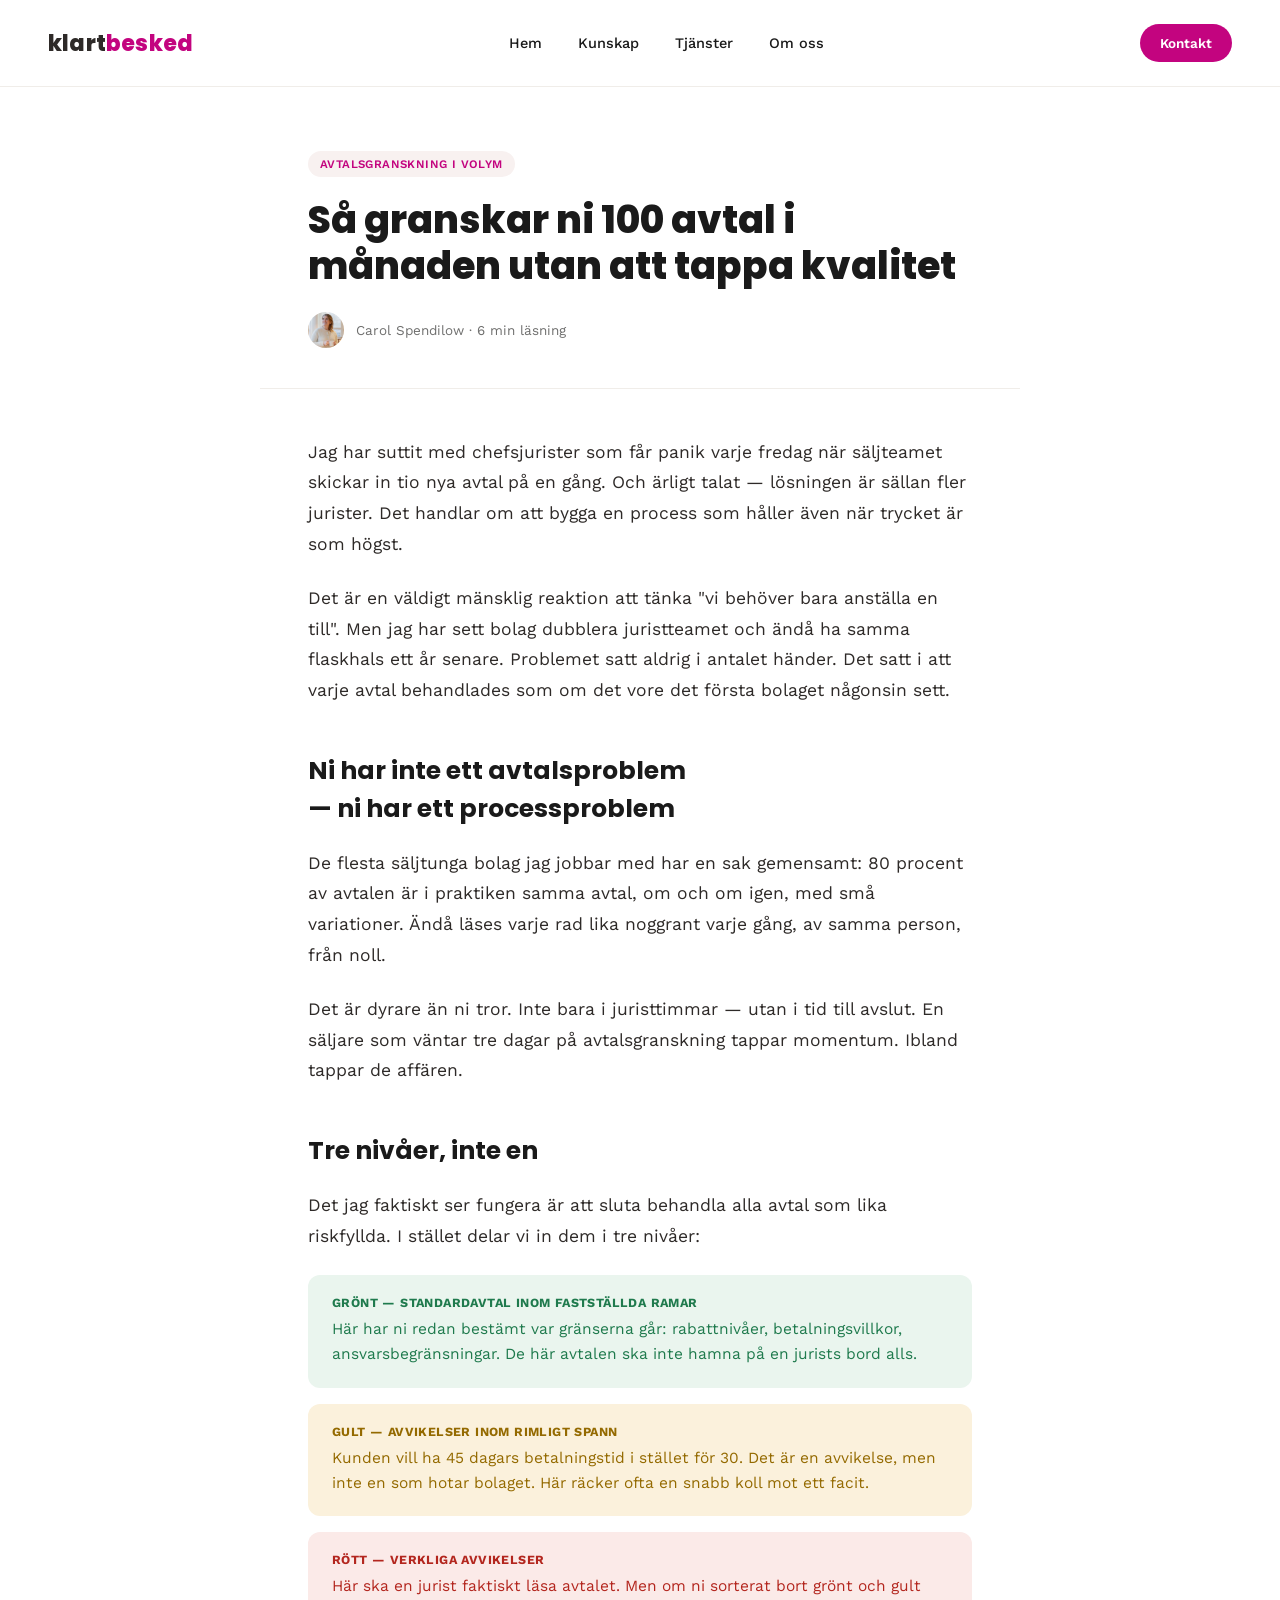
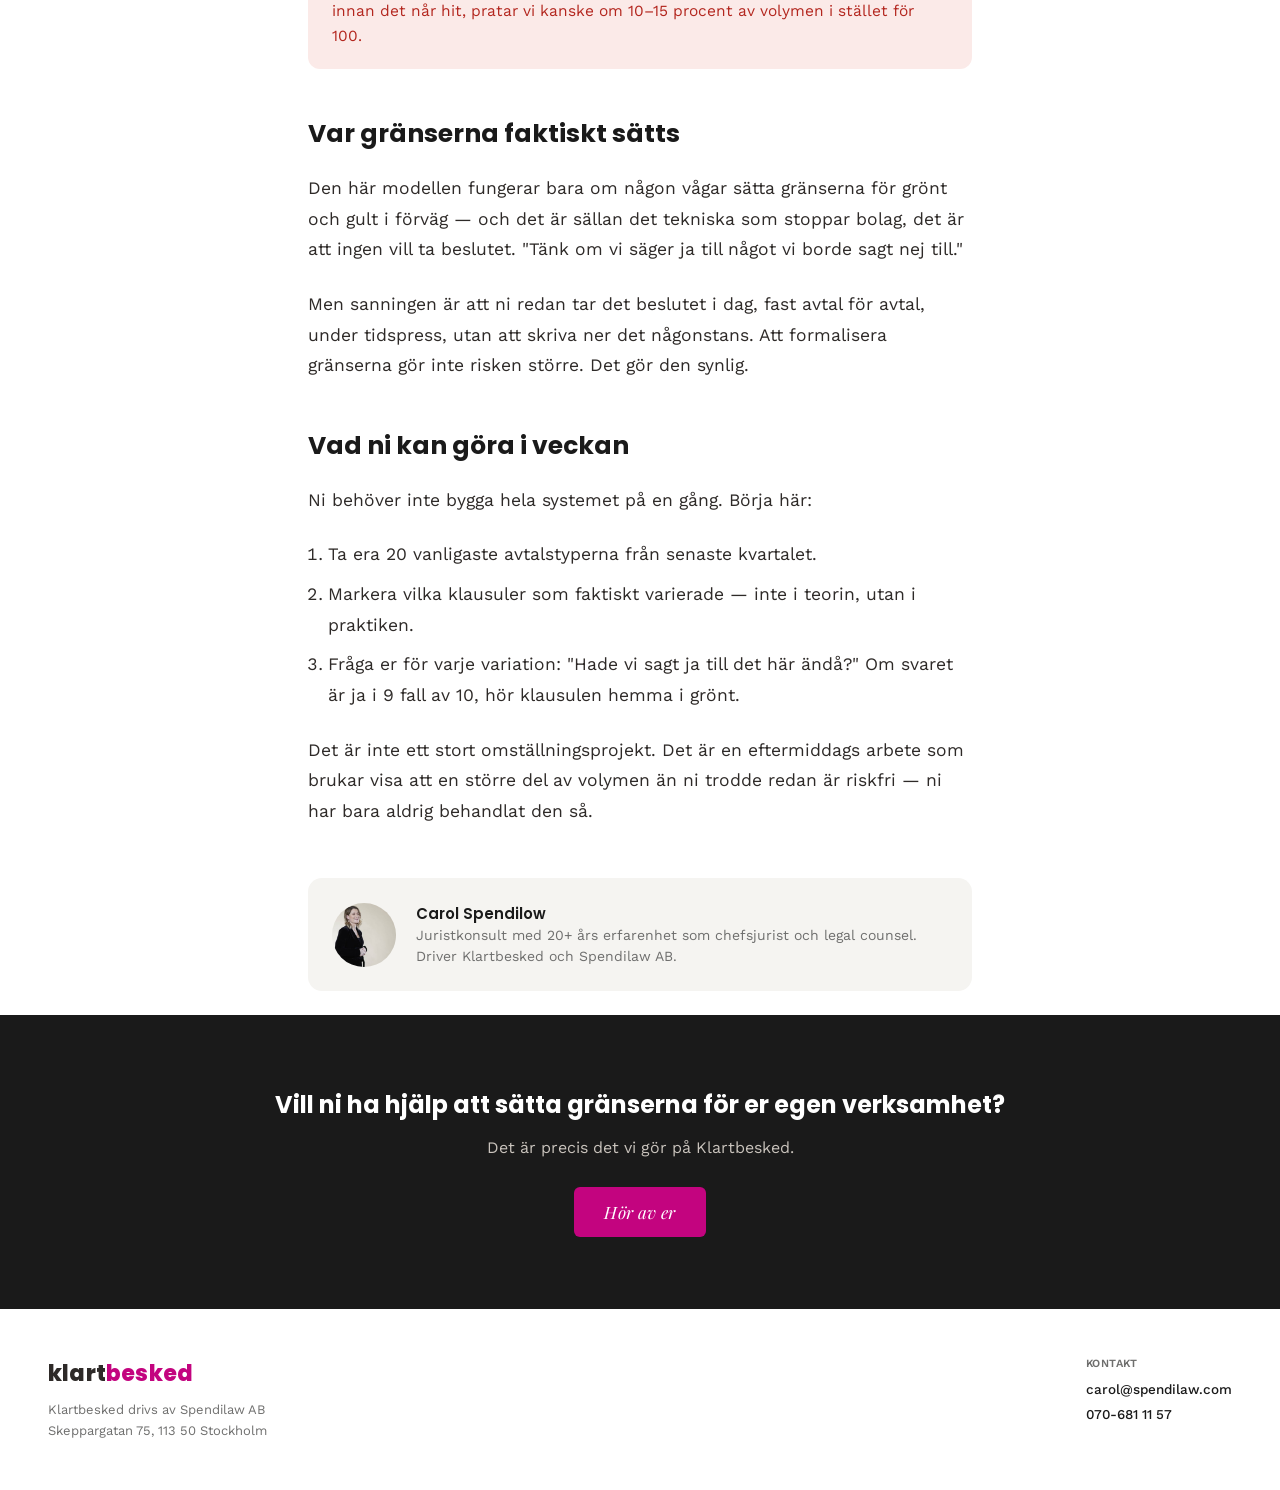
==== artikel-avtalsgranskning-i-volym.html @ 3017a584 "Initial Klartbesked site" ====
<!doctype html>
<html lang="sv">
<head>
<meta charset="utf-8">
<meta name="viewport" content="width=device-width, initial-scale=1">
<title>Så granskar ni 100 avtal i månaden utan att tappa kvalitet — Klartbesked</title>
<meta name="description" content="En praktisk modell för att hantera avtalsgranskning i hög volym utan att fler jurister blir svaret.">
<link rel="preconnect" href="https://fonts.googleapis.com">
<link href="https://fonts.googleapis.com/css2?family=Poppins:wght@600;700;800&family=Work+Sans:wght@400;500;600&family=Playfair+Display:ital,wght@0,300;1,400&display=swap" rel="stylesheet">
<link rel="stylesheet" href="styles.css">
</head>
<body>
<div class="site">

  <header class="top">
    <a class="logo" href="index.html"><span>klart</span><span class="b">besked</span></a>
    <nav class="primary">
      <a class="navlink" href="index.html">Hem</a>
      <a class="navlink" href="index.html#kunskap">Kunskap</a>
      <a class="navlink" href="index.html">Tjänster</a>
      <a class="navlink" href="index.html">Om oss</a>
    </nav>
    <a class="btn-pill" href="mailto:carol@spendilaw.com">Kontakt</a>
  </header>

  <div class="article-head">
    <span class="tag">Avtalsgranskning i volym</span>
    <h1>Så granskar ni 100 avtal i månaden utan att tappa kvalitet</h1>
    <div class="byline">
      <img src="images/carol-2.jpg" alt="Carol Spendilow" style="width:36px; height:36px; border-radius:50%; object-fit:cover; object-position:50% 15%;">
      <span>Carol Spendilow · 6 min läsning</span>
    </div>
  </div>
  <div class="rule"></div>

  <div class="prose">
    <p>Jag har suttit med chefsjurister som får panik varje fredag när säljteamet skickar in tio nya avtal på en gång. Och ärligt talat — lösningen är sällan fler jurister. Det handlar om att bygga en process som håller även när trycket är som högst.</p>
    <p>Det är en väldigt mänsklig reaktion att tänka "vi behöver bara anställa en till". Men jag har sett bolag dubblera juristteamet och ändå ha samma flaskhals ett år senare. Problemet satt aldrig i antalet händer. Det satt i att varje avtal behandlades som om det vore det första bolaget någonsin sett.</p>

    <h2>Ni har inte ett avtalsproblem — ni har ett processproblem</h2>
    <p>De flesta säljtunga bolag jag jobbar med har en sak gemensamt: 80 procent av avtalen är i praktiken samma avtal, om och om igen, med små variationer. Ändå läses varje rad lika noggrant varje gång, av samma person, från noll.</p>
    <p>Det är dyrare än ni tror. Inte bara i juristtimmar — utan i tid till avslut. En säljare som väntar tre dagar på avtalsgranskning tappar momentum. Ibland tappar de affären.</p>

    <h2>Tre nivåer, inte en</h2>
    <p>Det jag faktiskt ser fungera är att sluta behandla alla avtal som lika riskfyllda. I stället delar vi in dem i tre nivåer:</p>

    <div class="level-box" style="background:var(--green-bg); color:var(--green-text);">
      <span class="level-label">Grönt — standardavtal inom fastställda ramar</span>
      <p>Här har ni redan bestämt var gränserna går: rabattnivåer, betalningsvillkor, ansvarsbegränsningar. De här avtalen ska inte hamna på en jurists bord alls.</p>
    </div>
    <div class="level-box" style="background:var(--amber-bg); color:var(--amber-text);">
      <span class="level-label">Gult — avvikelser inom rimligt spann</span>
      <p>Kunden vill ha 45 dagars betalningstid i stället för 30. Det är en avvikelse, men inte en som hotar bolaget. Här räcker ofta en snabb koll mot ett facit.</p>
    </div>
    <div class="level-box" style="background:var(--red-bg); color:var(--red-text);">
      <span class="level-label">Rött — verkliga avvikelser</span>
      <p>Här ska en jurist faktiskt läsa avtalet. Men om ni sorterat bort grönt och gult innan det når hit, pratar vi kanske om 10–15 procent av volymen i stället för 100.</p>
    </div>

    <h2>Var gränserna faktiskt sätts</h2>
    <p>Den här modellen fungerar bara om någon vågar sätta gränserna för grönt och gult i förväg — och det är sällan det tekniska som stoppar bolag, det är att ingen vill ta beslutet. "Tänk om vi säger ja till något vi borde sagt nej till."</p>
    <p>Men sanningen är att ni redan tar det beslutet i dag, fast avtal för avtal, under tidspress, utan att skriva ner det någonstans. Att formalisera gränserna gör inte risken större. Det gör den synlig.</p>

    <h2>Vad ni kan göra i veckan</h2>
    <p>Ni behöver inte bygga hela systemet på en gång. Börja här:</p>
    <ol>
      <li>Ta era 20 vanligaste avtalstyperna från senaste kvartalet.</li>
      <li>Markera vilka klausuler som faktiskt varierade — inte i teorin, utan i praktiken.</li>
      <li>Fråga er för varje variation: "Hade vi sagt ja till det här ändå?" Om svaret är ja i 9 fall av 10, hör klausulen hemma i grönt.</li>
    </ol>
    <p>Det är inte ett stort omställningsprojekt. Det är en eftermiddags arbete som brukar visa att en större del av volymen än ni trodde redan är riskfri — ni har bara aldrig behandlat den så.</p>

    <div style="display:flex; align-items:center; gap:20px; margin-top:52px; padding:24px; background:var(--surface); border-radius:14px;">
      <img src="images/carol-3.jpg" alt="Carol Spendilow" style="width:64px; height:64px; border-radius:50%; object-fit:cover; object-position:50% 25%; flex-shrink:0;">
      <div>
        <div style="font-family:'Poppins',sans-serif; font-weight:600; font-size:15px; color:var(--ink);">Carol Spendilow</div>
        <div style="font-size:14px; color:var(--muted); line-height:1.5;">Juristkonsult med 20+ års erfarenhet som chefsjurist och legal counsel. Driver Klartbesked och Spendilaw AB.</div>
      </div>
    </div>
  </div>

  <div class="cta-band" style="margin-top:16px;">
    <h2 style="font-size:24px;">Vill ni ha hjälp att sätta gränserna för er egen verksamhet?</h2>
    <p>Det är precis det vi gör på Klartbesked.</p>
    <a class="btn-primary" href="mailto:carol@spendilaw.com">Hör av er</a>
  </div>

  <footer class="site-footer">
    <div>
      <a class="logo" href="index.html" style="margin-bottom:10px; display:inline-block;"><span>klart</span><span class="b">besked</span></a>
      <p style="font-size:13px; color:var(--muted); margin:0; line-height:1.6;">Klartbesked drivs av Spendilaw AB<br>Skeppargatan 75, 113 50 Stockholm</p>
    </div>
    <div class="foot-links">
      <span class="foot-col-label">Kontakt</span>
      <a class="navlink" href="mailto:carol@spendilaw.com" style="font-size:13.5px;">carol@spendilaw.com</a>
      <a class="navlink" href="tel:+46706811157" style="font-size:13.5px;">070-681 11 57</a>
    </div>
  </footer>
</div>
</body>
</html>
---- styles.css ----
:root{
  --ink:#1A1A1A;
  --body-text:#2E2A28;
  --muted:#6F6F6E;
  --accent:#C3047F;
  --accent-soft:#F8F1F0;
  --surface:#F5F4F1;
  --sand:#E1DFD6;
  --page-bg:#FBF8F6;
  --white:#FFFFFF;
  --dark:#1A1A1A;
  --dark-muted:#C9C3BC;
  --green-bg:#EAF5EE; --green-text:#1F7A4D;
  --amber-bg:#FBF1DC; --amber-text:#946A00;
  --red-bg:#FBEAE8; --red-text:#B3261E;
}
*{box-sizing:border-box;}
html,body{margin:0;padding:0;}
body{
  background:var(--page-bg);
  color:var(--body-text);
  font-family:'Work Sans',sans-serif;
  -webkit-font-smoothing:antialiased;
}
a{text-decoration:none;color:inherit;}
h1,h2,h3,h4{text-wrap:balance; margin:0;}
.site{max-width:1280px; margin:0 auto; background:var(--white);}

header.top{
  display:flex; align-items:center; justify-content:space-between;
  padding:24px 48px; border-bottom:1px solid #F0EDE9;
}
.logo{font-family:'Poppins',sans-serif; font-weight:800; font-size:22px; letter-spacing:0.2px;}
.logo .b{color:var(--accent);}
nav.primary{display:flex; align-items:center; gap:36px;}
.navlink{font-size:14.5px; font-weight:500; color:var(--ink);}
.navlink:hover{color:var(--accent);}
.dropdown{position:relative;}
.dropdown-panel{
  opacity:0; visibility:hidden; transform:translateY(4px);
  transition:opacity .15s ease, transform .15s ease, visibility .15s;
  position:absolute; top:30px; left:-16px; background:var(--white);
  border:1px solid var(--sand); border-radius:10px; padding:8px; width:250px; z-index:20;
  box-shadow:0 12px 28px rgba(26,26,26,0.10);
  display:flex; flex-direction:column; gap:2px;
}
.dropdown:hover .dropdown-panel{opacity:1; visibility:visible; transform:translateY(0);}
.dropdown-item{display:block; padding:9px 12px; border-radius:6px; color:var(--ink); font-size:13.5px;}
.dropdown-item:hover{background:var(--accent-soft); color:var(--accent);}
.caret{width:9px; height:6px; margin-left:2px;}

.btn-primary{
  background:var(--accent); color:var(--white); font-family:'Playfair Display',serif; font-style:italic;
  font-weight:400; font-size:17px; letter-spacing:0.4px; padding:14px 30px; border-radius:6px;
  display:inline-block;
}
.btn-pill{
  background:var(--accent); color:var(--white); font-family:'Work Sans',sans-serif; font-weight:600;
  font-size:13.5px; padding:11px 20px; border-radius:24px; display:inline-block;
}
.tag{
  display:inline-block; font-family:'Work Sans',sans-serif; font-size:11.5px; font-weight:600;
  letter-spacing:0.4px; text-transform:uppercase; color:var(--accent); background:var(--accent-soft);
  padding:6px 12px; border-radius:20px;
}
.card-link{color:var(--accent); font-weight:600; font-size:14.5px;}
.cat-card{background:var(--white); border-radius:14px; padding:28px 24px; transition:transform .15s ease;}
.cat-card:hover{transform:translateY(-4px);}
.icon-tile{width:42px; height:42px; border-radius:10px; background:var(--accent-soft); display:flex; align-items:center; justify-content:center; margin-bottom:16px;}

.hero{display:flex; align-items:center; gap:56px; padding:76px 48px 84px; background:var(--accent-soft);}
.hero h1{font-family:'Poppins',sans-serif; font-weight:800; font-size:46px; line-height:1.14; color:var(--ink); margin:20px 0 22px;}
.hero p.lede{font-size:18px; line-height:1.62; color:#4A4544; max-width:500px; margin:0 0 32px;}

.cat-grid{display:grid; grid-template-columns:repeat(4,minmax(0,1fr)); gap:22px;}
.grid-2{display:grid; grid-template-columns:repeat(2,minmax(0,1fr)); gap:28px;}
.grid-4{display:grid; grid-template-columns:repeat(4,minmax(0,1fr)); gap:26px;}

.flagship-card{background:var(--surface); border-radius:16px; padding:36px;}
.flagship-card h3{font-family:'Poppins',sans-serif; font-weight:700; font-size:21px; line-height:1.32; color:var(--ink); margin:16px 0 12px;}
.flagship-card p{font-size:15px; line-height:1.62; color:#57524F; margin:0 0 20px;}

.cta-band{background:var(--dark); padding:72px 48px; text-align:center;}
.cta-band h2{font-family:'Poppins',sans-serif; font-weight:700; font-size:28px; color:var(--white); margin-bottom:16px;}
.cta-band p{font-size:16px; color:var(--dark-muted); margin:0 0 30px;}

footer.site-footer{padding:48px; display:flex; justify-content:space-between; align-items:flex-start; gap:32px; flex-wrap:wrap;}
.foot-col-label{font-size:11px; font-weight:600; letter-spacing:0.4px; text-transform:uppercase; color:var(--muted); margin-bottom:2px; display:block;}
.foot-links{display:flex; flex-direction:column; gap:9px;}

.article-head{padding:64px 48px 40px; max-width:760px; margin:0 auto;}
.article-head h1{font-family:'Poppins',sans-serif; font-weight:800; font-size:38px; line-height:1.22; color:var(--ink); margin:20px 0 22px;}
.byline{display:flex; align-items:center; gap:12px; font-size:13.5px; color:var(--muted);}
.rule{max-width:760px; margin:0 auto 48px; height:1px; background:#F0EDE9;}
.prose{max-width:760px; margin:0 auto; padding:0 48px 8px;}
.prose p{font-size:17.5px; line-height:1.75; color:var(--body-text); margin:0 0 24px;}
.prose h2{font-family:'Poppins',sans-serif; font-weight:700; font-size:25px; color:var(--ink); margin:46px 0 20px;}
.prose ol{padding-left:20px; margin:0 0 24px;}
.prose li{font-size:17.5px; line-height:1.75; color:var(--body-text); margin-bottom:9px;}
.level-box{border-radius:12px; padding:20px 24px; margin:0 0 16px;}
.level-label{font-weight:700; font-size:12.5px; letter-spacing:0.4px; text-transform:uppercase; display:block; margin-bottom:7px;}
.level-box p{margin:0; font-size:15.5px; line-height:1.62; color:inherit;}

@media (max-width: 900px){
  .hero{flex-direction:column; padding:56px 24px;}
  .cat-grid,.grid-2,.grid-4{grid-template-columns:1fr;}
  header.top,.article-head,.prose,footer.site-footer{padding-left:24px; padding-right:24px;}
  nav.primary{display:none;}
}
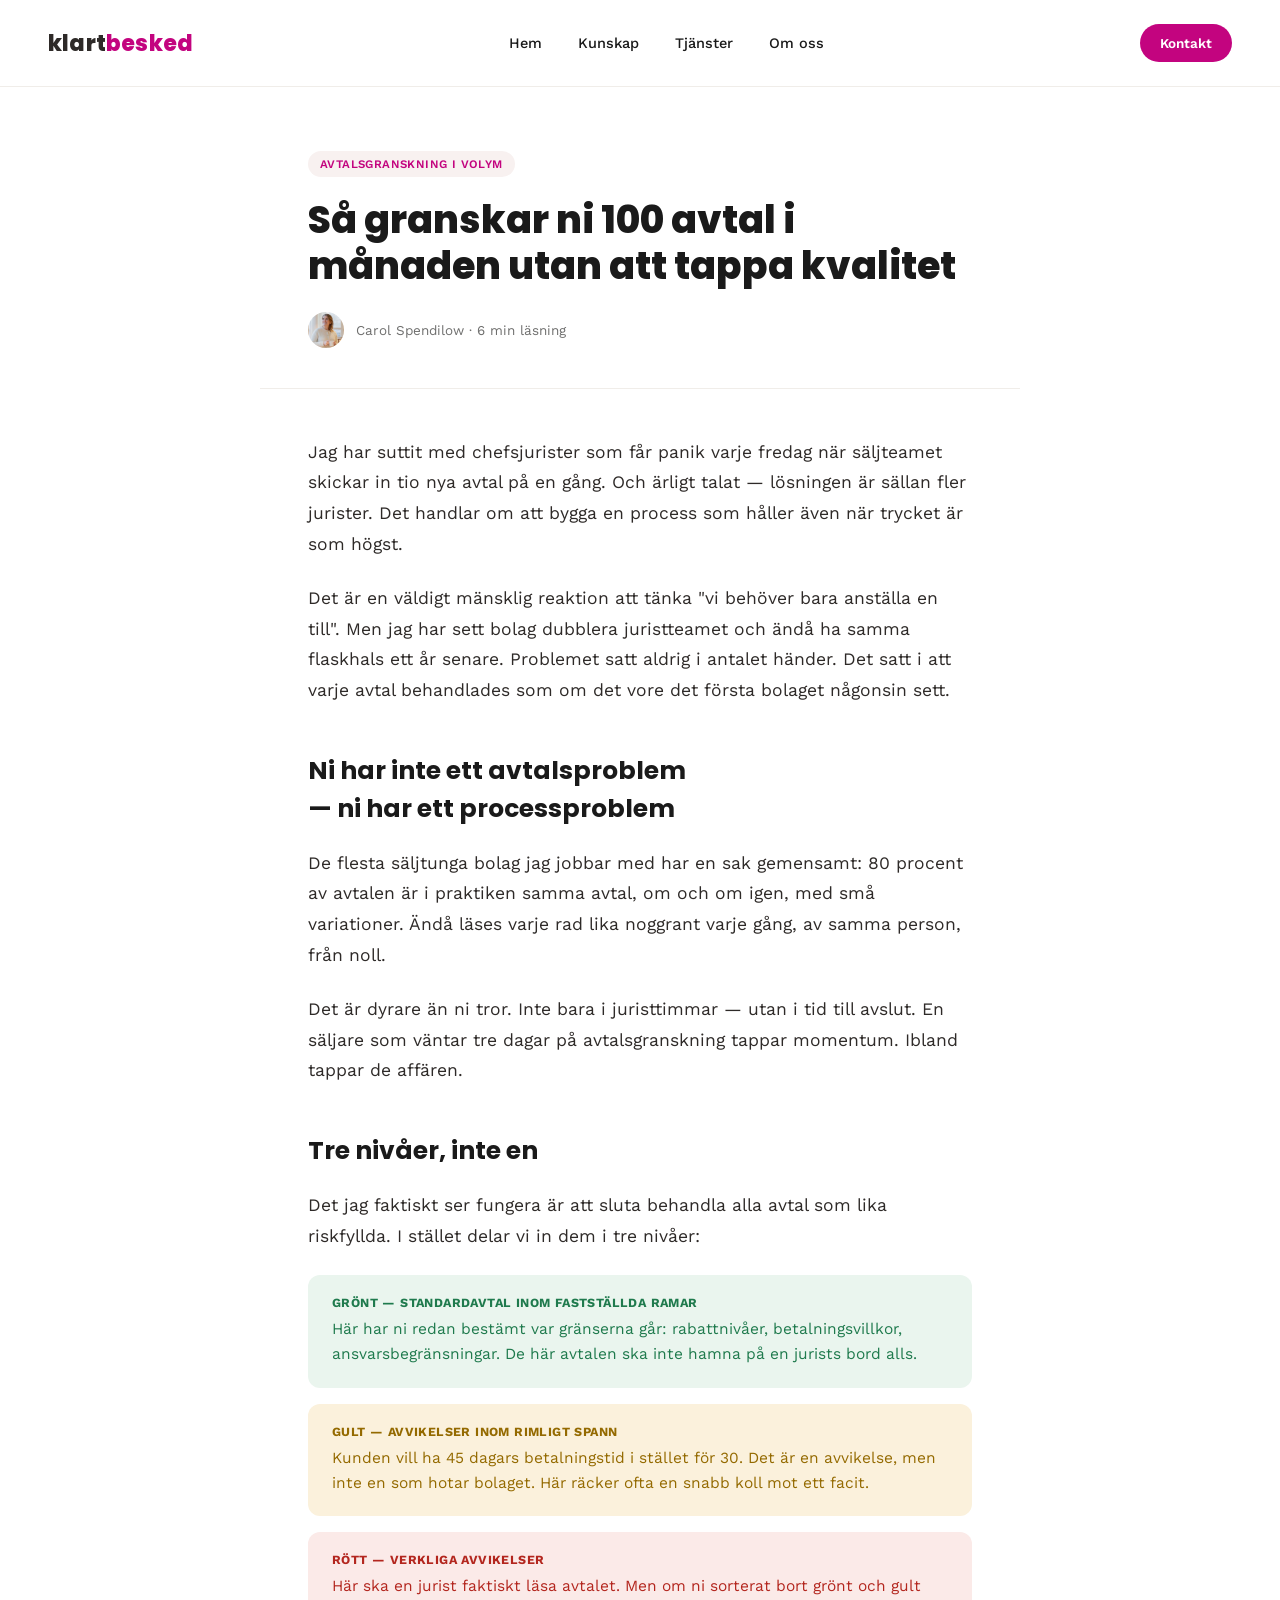
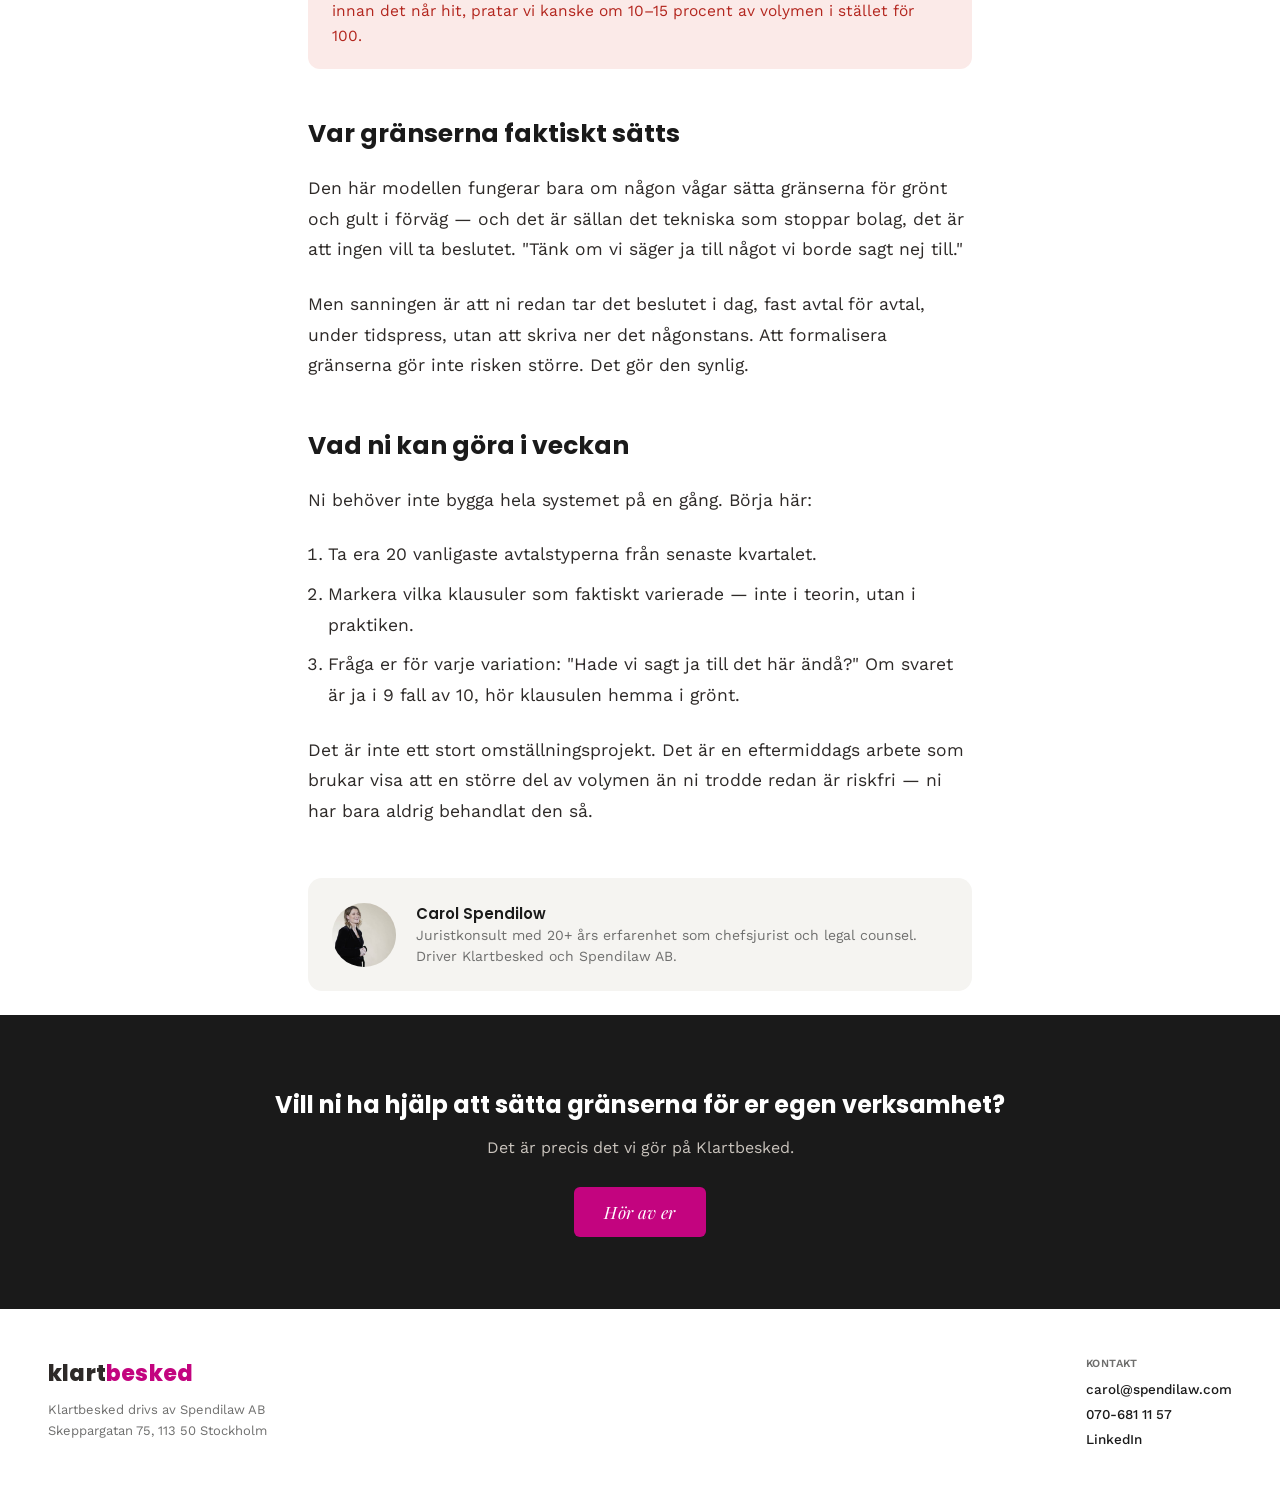
==== commit 9952cbcb: "Add LinkedIn link to remaining page footers for consistency Co-Authored-By: Claude Sonnet 5 <noreply" ====
--- a/artikel-avtalsgranskning-i-volym.html
+++ b/artikel-avtalsgranskning-i-volym.html
@@ -17,8 +17,8 @@
     <nav class="primary">
       <a class="navlink" href="index.html">Hem</a>
       <a class="navlink" href="index.html#kunskap">Kunskap</a>
-      <a class="navlink" href="index.html">Tjänster</a>
-      <a class="navlink" href="index.html">Om oss</a>
+      <a class="navlink" href="tjanster.html">Tjänster</a>
+      <a class="navlink" href="om-oss.html">Om oss</a>
     </nav>
     <a class="btn-pill" href="mailto:carol@spendilaw.com">Kontakt</a>
   </header>
@@ -94,6 +94,7 @@
       <span class="foot-col-label">Kontakt</span>
       <a class="navlink" href="mailto:carol@spendilaw.com" style="font-size:13.5px;">carol@spendilaw.com</a>
       <a class="navlink" href="tel:+46706811157" style="font-size:13.5px;">070-681 11 57</a>
+      <a class="navlink" href="https://www.linkedin.com/in/carolspendilow/" style="font-size:13.5px;">LinkedIn</a>
     </div>
   </footer>
 </div>
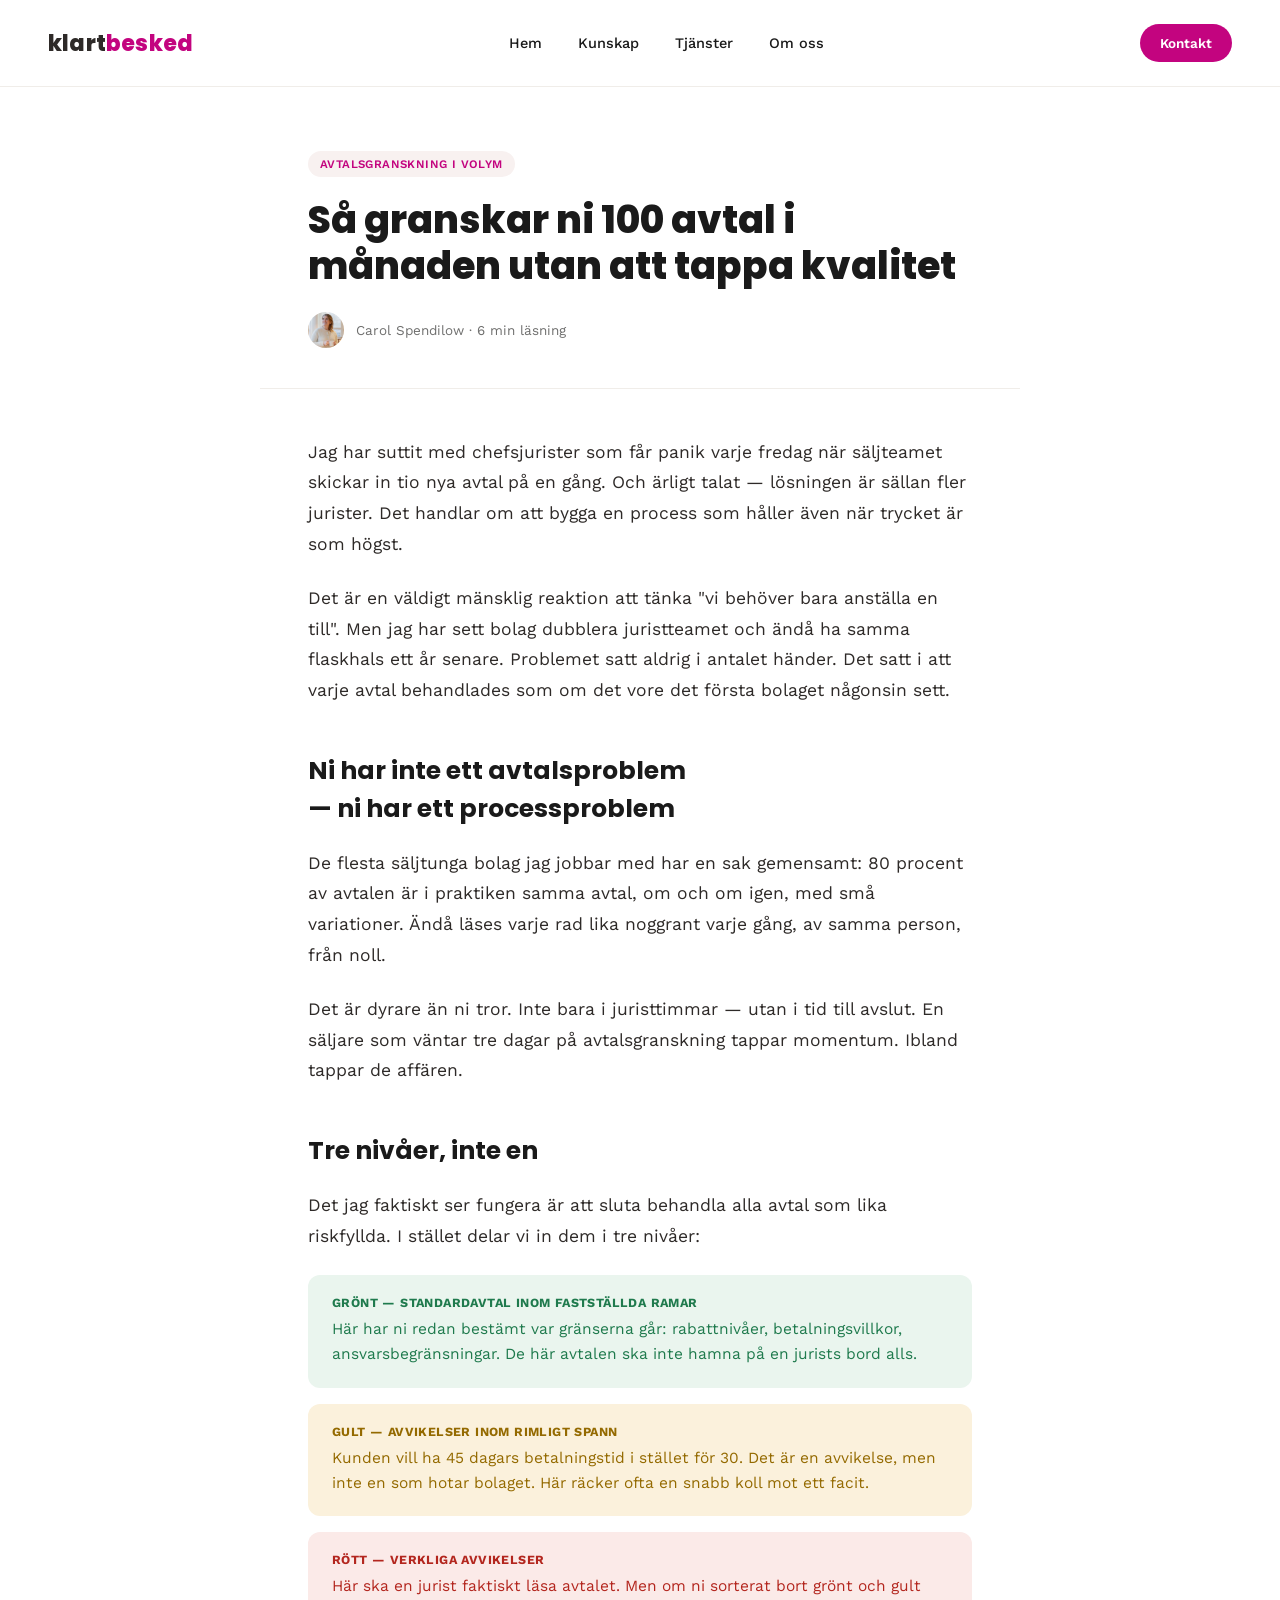
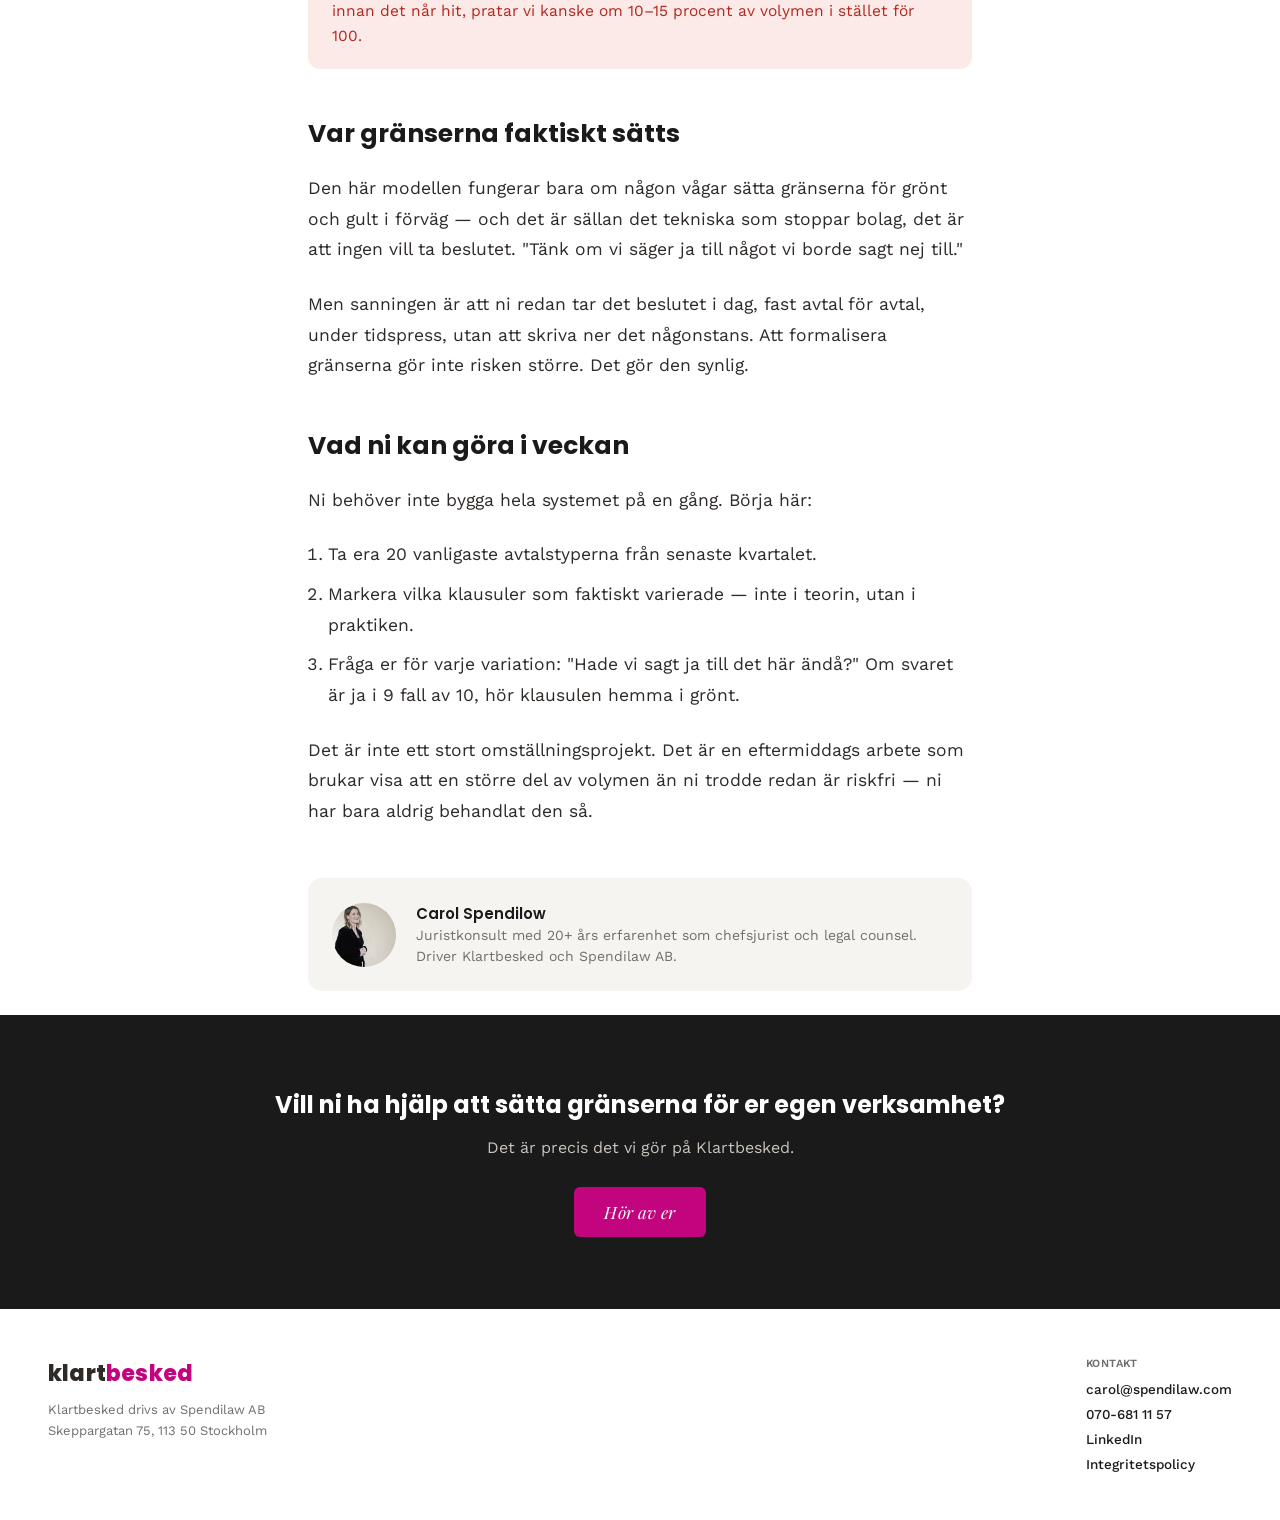
==== commit 9ad801d5: "Add privacy policy page and link it from every footer Co-Authored-By: Claude Sonnet 5 <noreply@anthr" ====
--- a/artikel-avtalsgranskning-i-volym.html
+++ b/artikel-avtalsgranskning-i-volym.html
@@ -95,6 +95,7 @@
       <a class="navlink" href="mailto:carol@spendilaw.com" style="font-size:13.5px;">carol@spendilaw.com</a>
       <a class="navlink" href="tel:+46706811157" style="font-size:13.5px;">070-681 11 57</a>
       <a class="navlink" href="https://www.linkedin.com/in/carolspendilow/" style="font-size:13.5px;">LinkedIn</a>
+      <a class="navlink" href="integritetspolicy.html" style="font-size:13.5px;">Integritetspolicy</a>
     </div>
   </footer>
 </div>
